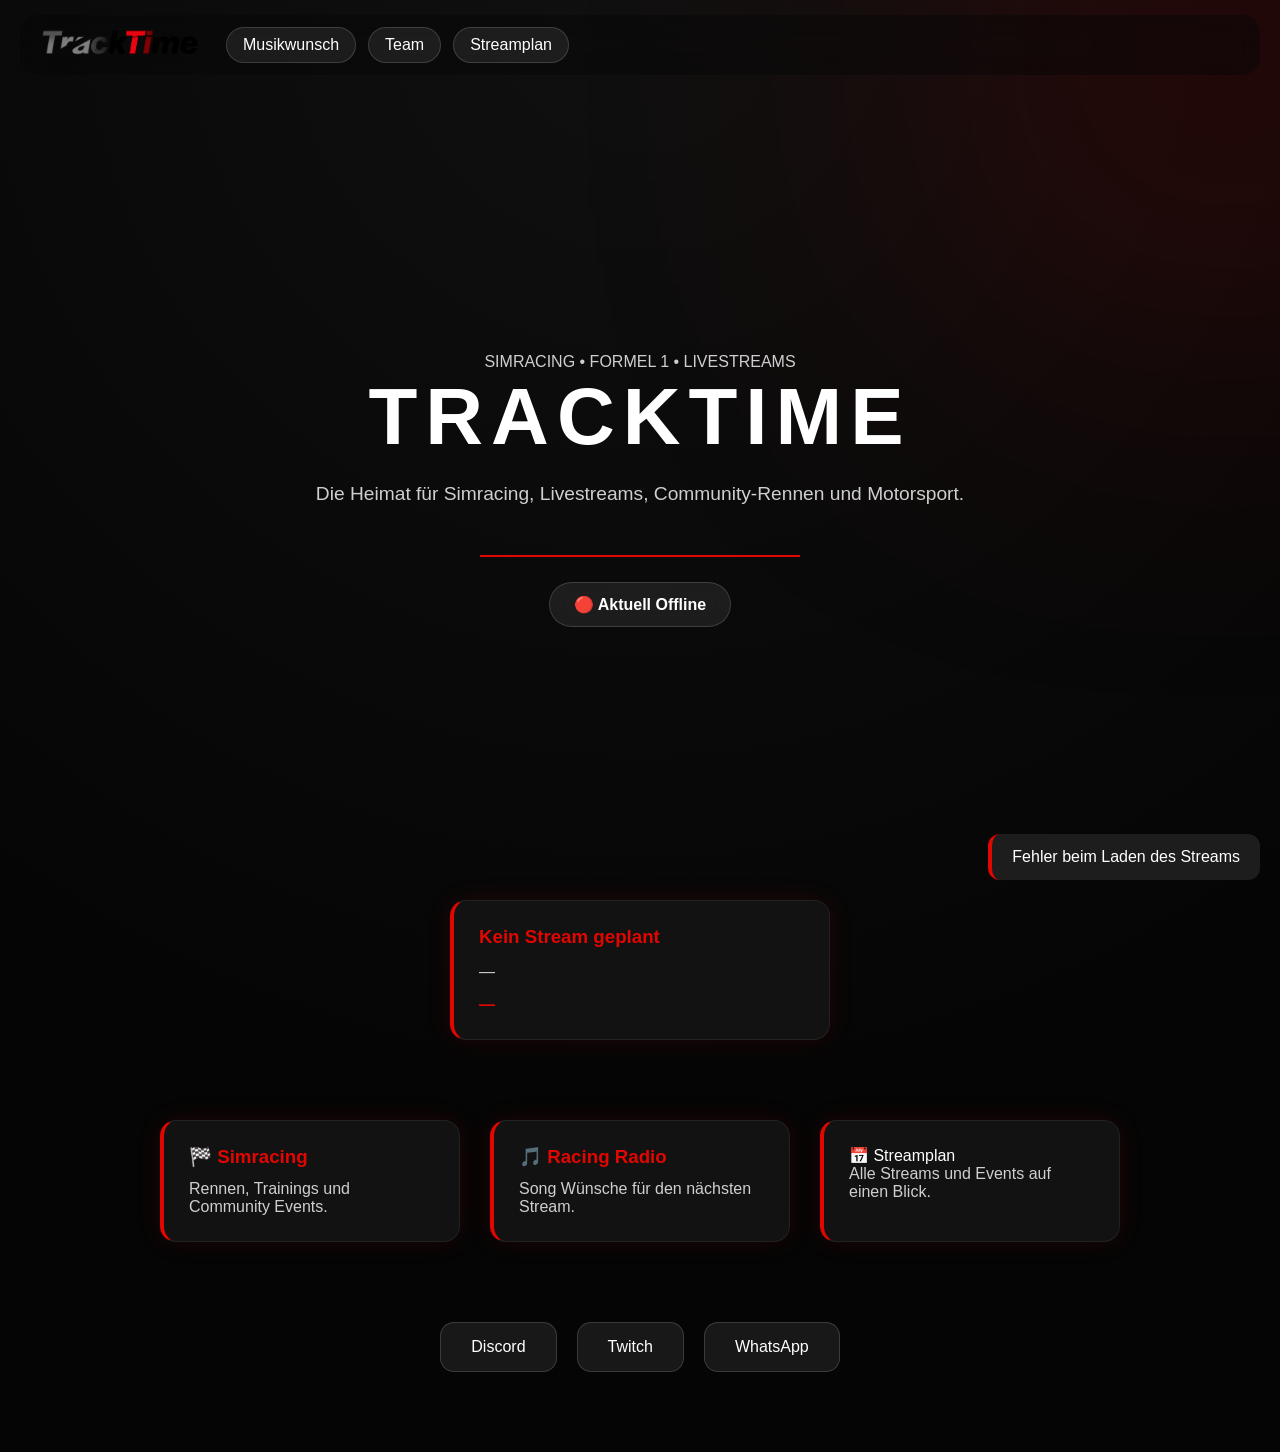
==== index.html @ 67517eae "Add files via upload" ====
<!DOCTYPE html>
<html lang="de">

<head>

    <meta charset="UTF-8">

    <meta name="viewport"
          content="width=device-width, initial-scale=1.0">

    <title>TrackTime</title>

    <link rel="stylesheet" href="css/main.css">
    <link rel="stylesheet" href="css/home.css">
    <script src="../js/home.js"></script>
    <script src="../js/main.js"></script>

</head>

<body>

    <div class="bg-glow"></div>

    <!-- TOPBAR -->

    <header class="topbar">

        <div class="left">

            <a href="index.html">
                <img src="logo.png"
                     alt="TrackTime Logo"
                     class="logo">
            </a>

            <nav class="buttons">

                <a href="musik.html">Musikwunsch</a>

                <a href="team.html">Team</a>

                <a href="streamplan.html">Streamplan</a>

            </nav>

        </div>

    </header>

    <!-- HERO -->

    <section class="hero">

        <p class="tag">
            SIMRACING • FORMEL 1 • LIVESTREAMS
        </p>

        <h1>TRACKTIME</h1>

        <p class="subtitle">
            Die Heimat für Simracing,
            Livestreams, Community-Rennen
            und Motorsport.
        </p>

        <div class="hero-line"></div>

        <div class="status offline">
            🔴 Aktuell Offline
        </div>

    </section>

    <!-- NÄCHSTER STREAM -->

    <div class="stream-card">

        <h3 id="nextStreamTitle">
         Kein Stream geplant
        </h3>

        <p id="nextStreamDate">
             —
        </p>

        <span id="nextStreamCountdown">
             —
        </span>

    </div>

    <!-- FEATURES -->

    <section class="features">

        <div class="feature">

            <h3>🏁 Simracing</h3>

            <p>
                Rennen, Trainings und
                Community Events.
            </p>

        </div>

        <a href="musik.html" class="feature">

                <h3>🎵 Racing Radio</h3>

                <p>
                     Song Wünsche für den nächsten Stream.
                </p>

        </a>

        <a href="streamplan.html" class="feature"

                <h3>📅 Streamplan</h3>

                <p>
                    Alle Streams und Events
                    auf einen Blick.
                </p>

        </a>
    </section>

    <!-- COMMUNITY -->

    <section class="community">

        <a href="https://discord.gg/zY9QBjpP3"
           class="community-btn">
            Discord
        </a>

        <a href="https://www.twitch.tv/kiliando_norris4"
           class="community-btn">
            Twitch
        </a>

        <a href="https://whatsapp.com/channel/0029VbBp3pi3gvWSXgxOOq2z"
            class="community-btn">
            WhatsApp
        </a>

    </section>

</body>

</html>
---- css/main.css ----
/* =========================
   TRACKTIME MAIN STYLES
========================= */

*{
    margin:0;
    padding:0;
    box-sizing:border-box;
}

:root{
    --red:#e10600;
    --red-hover:#ff2a2a;
    --bg:#080808;
    --card:#141414;
    --text:#ffffff;
    --text-soft:#cfcfcf;
    --border:#222;
}

body{
    font-family:Arial, Helvetica, sans-serif;
    background:
        radial-gradient(circle at top,
        #101010,
        #050505 70%);
    color:var(--text);
    min-height:100vh;
    overflow-x:hidden;
}

/* =========================
   BACKGROUND GLOW
========================= */

.bg-glow{
    position:fixed;
    top:-200px;
    right:-200px;
    width:500px;
    height:500px;
    background:var(--red);
    filter:blur(180px);
    opacity:.20;
    z-index:-1;
}

/* =========================
   TOPBAR
========================= */

.topbar{
    position:fixed;
    top:15px;
    left:20px;
    right:20px;

    display:flex;
    align-items:center;
    justify-content:flex-start;

    padding:12px 20px;

    background:rgba(7, 7, 7, 0.45);
    backdrop-filter:blur(12px);

    border-radius:18px;
    z-index:1000;
}

.left{
    display:flex;
    align-items:center;
    gap:25px;
}

.logo{
    height:28px;
    transition:.25s;
    cursor:pointer;
}

.logo:hover{
    transform:scale(1.08);
}

/* =========================
   BUTTONS
========================= */

.buttons{
    display:flex;
    gap:12px;
    flex-wrap:wrap;
}

.buttons a{
    color:white;
    text-decoration:none;

    padding:8px 16px;

    border-radius:999px;

    background:rgba(255,255,255,.08);

    border:1px solid
    rgba(255,255,255,.15);

    transition:.25s;
}

.buttons a:hover{
    background:rgba(225,6,0,.35);
    border-color:var(--red);
    transform:translateY(-2px);
}

/* =========================
   CARDS
========================= */

.card,
.chart-box,
.stream-card,
.feature,
.modal-box{

    background:rgba(20,20,20,.92);

    border:1px solid var(--border);

    border-left:4px solid var(--red);

    border-radius:16px;

    backdrop-filter:blur(10px);

    box-shadow:
    0 0 25px rgba(225,6,0,.12);
}

/* =========================
   INPUTS
========================= */

input{
    width:100%;

    padding:14px;

    background:#111;

    border:1px solid var(--border);

    color:white;

    border-radius:10px;

    margin-bottom:15px;
}

input:focus{
    outline:none;
    border-color:var(--red);
}

/* =========================
   BUTTONS
========================= */

button{
    border:none;

    background:
    linear-gradient(
    90deg,
    var(--red),
    var(--red-hover));

    color:white;

    font-weight:bold;

    cursor:pointer;

    padding:14px;

    border-radius:10px;

    transition:.25s;
}

button:hover{
    transform:scale(1.03);

    box-shadow:
    0 0 18px
    rgba(225,6,0,.5);
}

/* =========================
   TITLES
========================= */

h1{
    color:white;
    letter-spacing:4px;
}

h2{
    color:white;
}

h3{
    color:var(--red);
}

p{
    color:var(--text-soft);
}

/* =========================
   MOBILE
========================= */

@media(max-width:768px){

    .topbar{
        left:10px;
        right:10px;
        padding:10px;
    }

    .left{
        gap:10px;
    }

    .buttons{
        gap:6px;
    }

    .buttons a{
        padding:6px 10px;
        font-size:13px;
    }

    .logo{
        height:24px;
    }
}

/* ==========================
   SCROLL ANIMATION
========================== */

.hidden-card{

    opacity:0;

    transform:translateY(35px);

    transition:.6s;

}

.show{

    opacity:1;

    transform:translateY(0);

}

/* ==========================
   NAVBAR
========================== */

.topbar.scrolled{

    background:rgba(5,5,5,.92);

    box-shadow:0 0 25px rgba(225,6,0,.18);

}

/* ==========================
   ACTIVE NAVIGATION
========================== */

.buttons a.active{

    background:#e10600;

    border-color:#e10600;

}

/* ==========================
   TOAST
========================== */

.toast{

    position:fixed;

    right:20px;

    bottom:20px;

    background:#1d1d1d;

    color:white;

    padding:14px 20px;

    border-left:4px solid #00c853;

    border-radius:12px;

    opacity:0;

    transform:translateY(30px);

    transition:.3s;

    z-index:9999;

}

.toast.show{

    opacity:1;

    transform:translateY(0);

}

.toast.error{

    border-left-color:#e10600;

}
---- css/home.css ----
/* =========================
   HERO SECTION
========================= */

.hero{
    min-height:100vh;

    display:flex;
    flex-direction:column;

    justify-content:center;
    align-items:center;

    text-align:center;

    padding:120px 20px 40px;
}

.hero h1{
    font-size:clamp(3rem,8vw,5rem);

    letter-spacing:8px;

    margin-bottom:20px;
}

.subtitle{
    font-size:1.2rem;

    color:#cfcfcf;

    max-width:700px;

    margin-bottom:25px;
}

/* =========================
   HERO LINES
========================= */

.hero-line{
    width:320px;
    max-width:80%;

    height:2px;

    background:#e10600;

    margin:25px 0;
}

/* =========================
   STATUS
========================= */

.status{
    display:inline-flex;

    align-items:center;

    gap:8px;

    padding:12px 24px;

    border-radius:999px;

    background:
    rgba(255,255,255,.08);

    backdrop-filter:blur(10px);

    font-weight:bold;
}

.offline{
    border:1px solid
    rgba(255,255,255,.15);
}

/* =========================
   NEXT STREAM
========================= */

.next-stream{
    text-align:center;

    margin:80px auto;

    padding:0 20px;
}

.next-stream h2{
    margin-bottom:30px;

    letter-spacing:3px;
}

.stream-card{
    width:100%;
    max-width:380px;

    margin:auto;

    padding:25px;
}

.stream-card h3{
    margin-bottom:15px;
}

.stream-card p{
    margin-bottom:10px;
}

.stream-card span{
    display:block;

    margin-top:15px;

    color:#e10600;

    font-weight:bold;
}

/* =========================
   FEATURES
========================= */

.features{
    display:flex;

    justify-content:center;

    gap:30px;

    flex-wrap:wrap;

    padding:0 20px;

    margin:80px auto;
}

.feature{
    width:300px;

    padding:25px;

    transition:.25s;
}

.feature:hover{
    transform:
    translateY(-8px);
}

.feature h3{
    margin-bottom:12px;
}

/* =========================
   COMMUNITY
========================= */

.community{
    display:flex;

    justify-content:center;

    flex-wrap:wrap;

    gap:20px;

    margin:80px 0;
}

.community-btn{
    text-decoration:none;

    color:white;

    padding:15px 30px;

    border-radius:14px;

    background:
    rgba(255,255,255,.08);

    border:1px solid
    rgba(255,255,255,.15);

    transition:.25s;
}

.community-btn:hover{
    background:
    rgba(225,6,0,.25);

    border-color:#e10600;

    transform:scale(1.05);
}

/* =========================
   MOBILE
========================= */

@media(max-width:768px){

    .hero{
        padding-top:140px;
    }

    .hero h1{
        letter-spacing:4px;
    }

    .subtitle{
        font-size:1rem;
    }

    .feature{
        width:100%;
        max-width:350px;
    }

    .community{
        padding:0 20px;
    }

    .community-btn{
        width:100%;
        max-width:250px;
        text-align:center;
    }
}

.feature-link{
    text-decoration:none;
    color:inherit;
}

.feature-link:hover{
    text-decoration:none;
}

.feature{
    text-decoration:none;
    color:white;
    display:block;
}
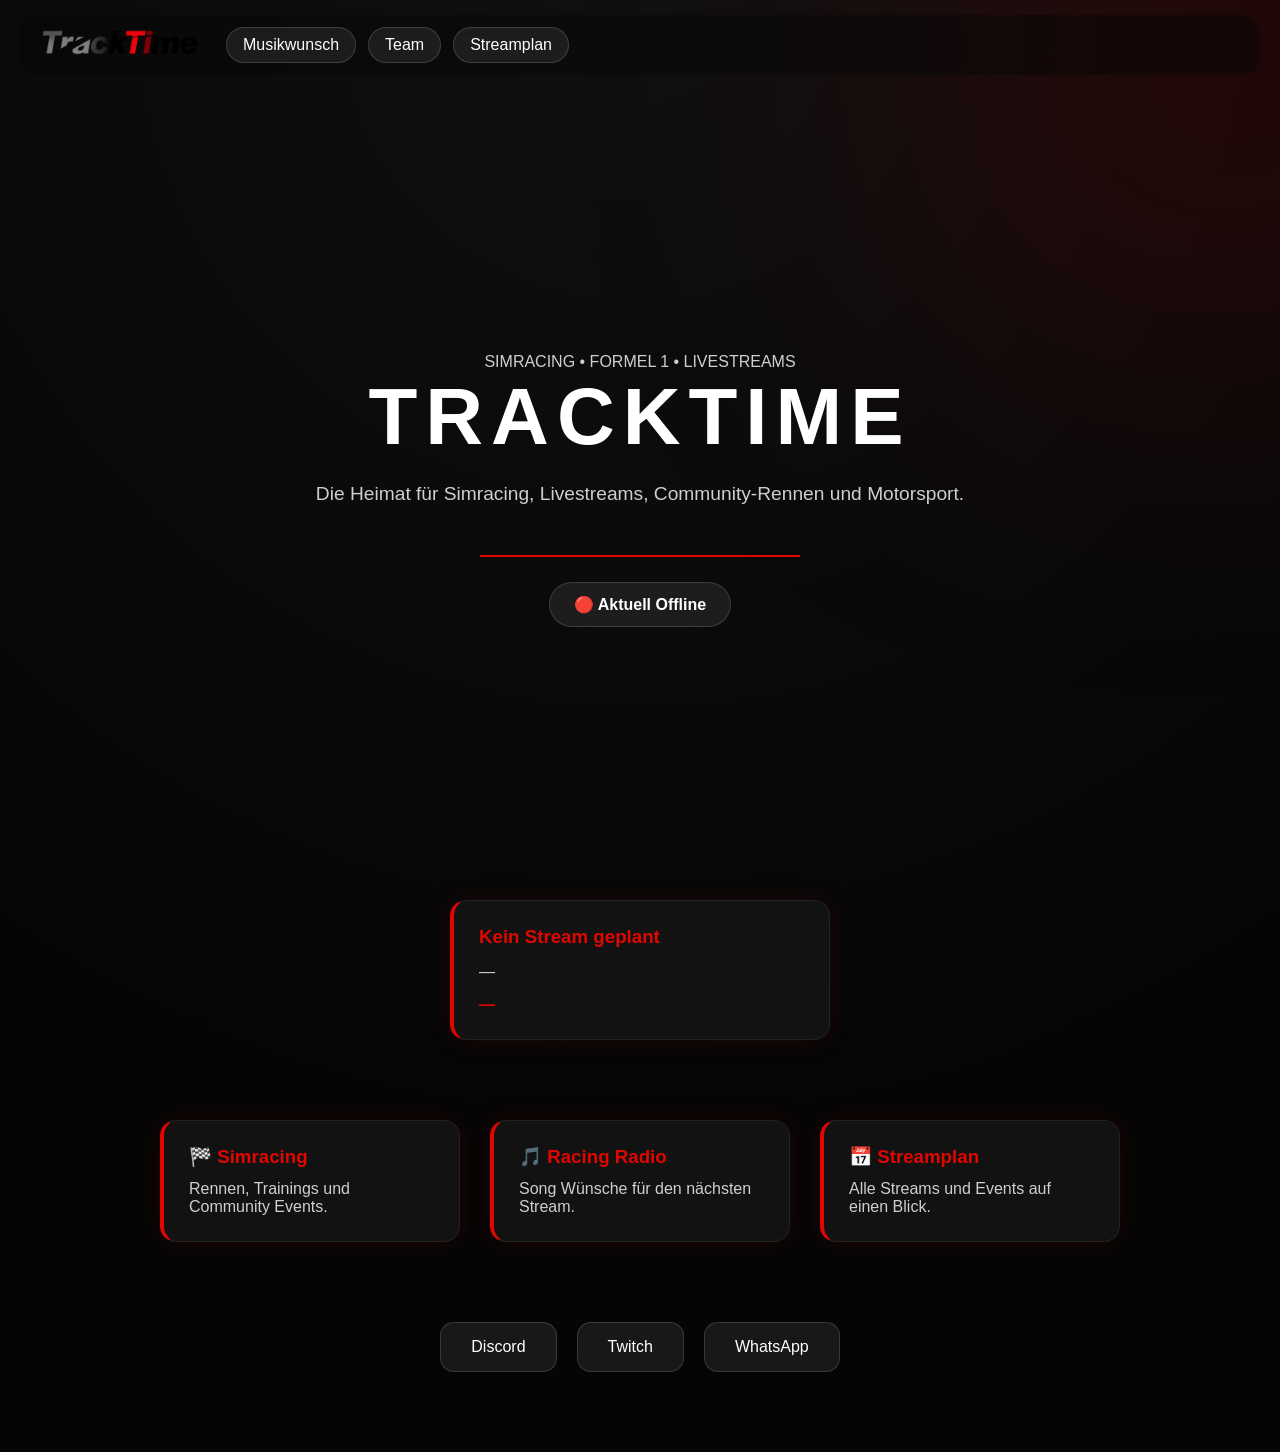
==== commit 8757c4eb: "Add files via upload" ====
--- a/index.html
+++ b/index.html
@@ -114,7 +114,7 @@
 
         </a>
 
-        <a href="streamplan.html" class="feature"
+        <a href="streamplan.html" class="feature">
 
                 <h3>📅 Streamplan</h3>
 
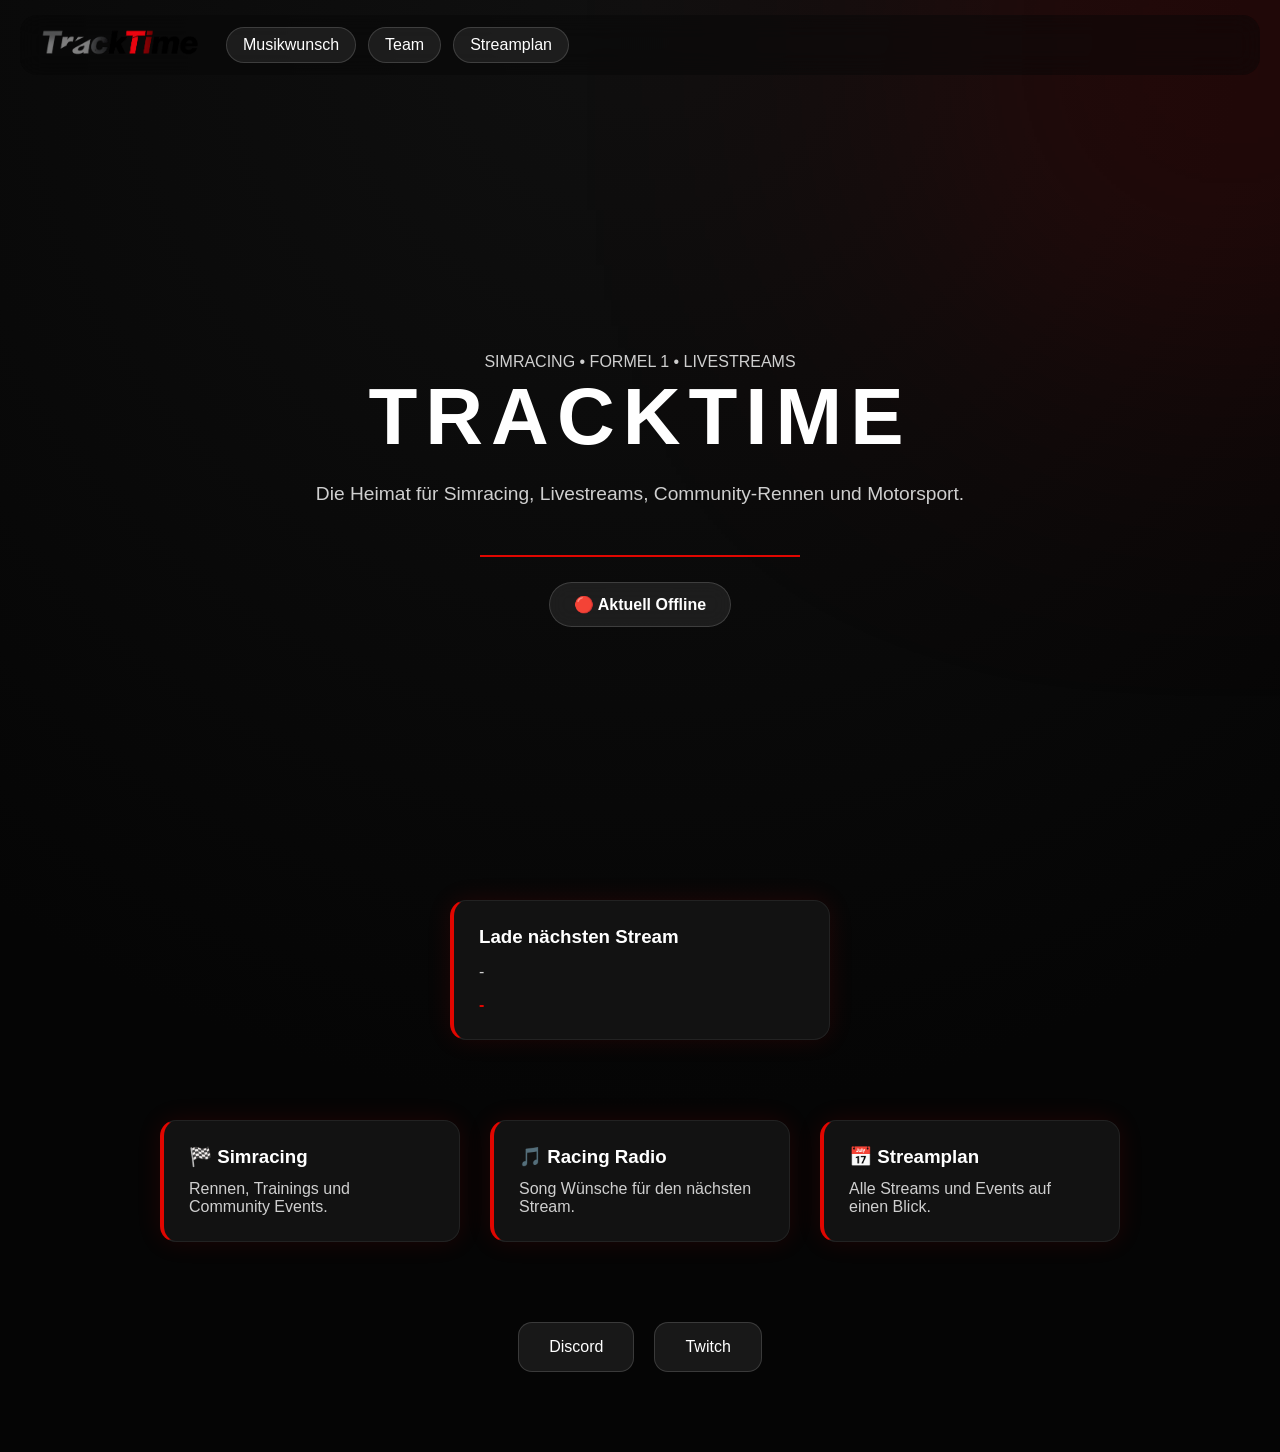
==== commit 214f26f6: "Add files via upload" ====
--- a/index.html
+++ b/index.html
@@ -76,15 +76,15 @@
     <div class="stream-card">
 
         <h3 id="nextStreamTitle">
-         Kein Stream geplant
+                Lade nächsten Stream
         </h3>
 
         <p id="nextStreamDate">
-             —
+                -
         </p>
 
         <span id="nextStreamCountdown">
-             —
+                -
         </span>
 
     </div>
@@ -140,11 +140,6 @@
             Twitch
         </a>
 
-        <a href="https://whatsapp.com/channel/0029VbBp3pi3gvWSXgxOOq2z"
-            class="community-btn">
-            WhatsApp
-        </a>
-
     </section>
 
 </body>
--- a/css/main.css
+++ b/css/main.css
@@ -213,7 +213,7 @@
 }
 
 h3{
-    color:var(--red);
+    color:var(--white);
 }
 
 p{
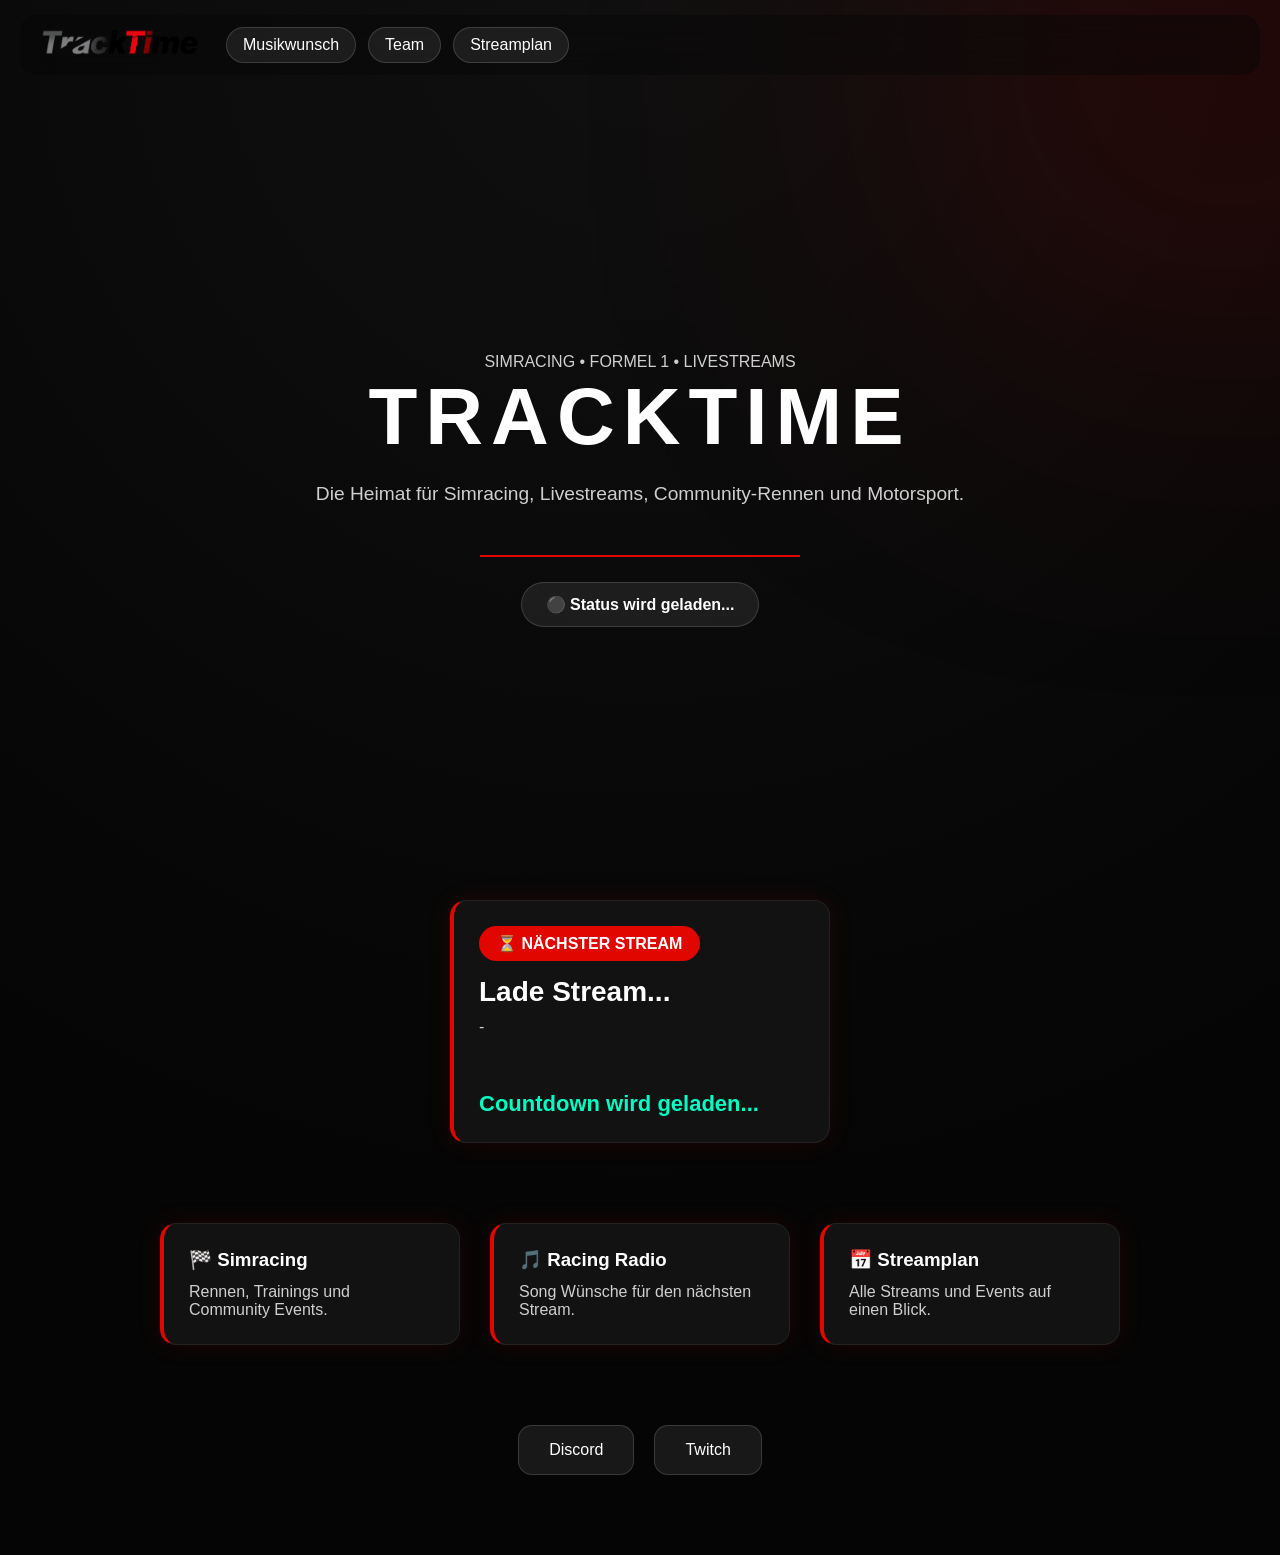
==== commit c5013eee: "Add files via upload" ====
--- a/index.html
+++ b/index.html
@@ -12,9 +12,9 @@
 
     <link rel="stylesheet" href="css/main.css">
     <link rel="stylesheet" href="css/home.css">
-    <script src="../js/home.js"></script>
-    <script src="../js/main.js"></script>
-
+    <script src="js/home.js"></script>
+    <script src="js/main.js"></script>
+    <script type="module" src="js/nextStream.js"></script>
 </head>
 
 <body>
@@ -65,8 +65,8 @@
 
         <div class="hero-line"></div>
 
-        <div class="status offline">
-            🔴 Aktuell Offline
+        <div id="liveStatus" class="status offline">
+            ⚫ Status wird geladen...
         </div>
 
     </section>
@@ -75,19 +75,39 @@
 
     <div class="stream-card">
 
-        <h3 id="nextStreamTitle">
-                Lade nächsten Stream
-        </h3>
+    <div class="next-live" id="nextLiveStatus">
 
-        <p id="nextStreamDate">
-                -
-        </p>
-
-        <span id="nextStreamCountdown">
-                -
-        </span>
+        ⏳ NÄCHSTER STREAM
 
     </div>
+
+    <h2 id="nextStreamTitle">
+
+        Lade Stream...
+
+    </h2>
+
+    <p id="nextStreamDescription">
+
+        -
+
+    </p>
+
+    <div class="next-info">
+
+        <span id="nextStreamDate"></span>
+
+        <span id="nextStreamTime"></span>
+
+    </div>
+
+    <div id="nextStreamCountdown">
+
+        Countdown wird geladen...
+
+    </div>
+
+</div>
 
     <!-- FEATURES -->
 
--- a/css/home.css
+++ b/css/home.css
@@ -247,4 +247,62 @@
     text-decoration:none;
     color:white;
     display:block;
+}
+
+.next-live{
+
+    display:inline-block;
+
+    padding:8px 18px;
+
+    border-radius:30px;
+
+    background:#e10600;
+
+    color:white;
+
+    font-weight:bold;
+
+    margin-bottom:15px;
+
+}
+
+#nextStreamTitle{
+
+    font-size:28px;
+
+    margin-bottom:10px;
+
+}
+
+#nextStreamDescription{
+
+    color:#cfcfcf;
+
+    margin-bottom:20px;
+
+}
+
+.next-info{
+
+    display:flex;
+
+    justify-content:center;
+
+    gap:25px;
+
+    margin-bottom:20px;
+
+    color:white;
+
+}
+
+#nextStreamCountdown{
+
+    font-size:22px;
+
+    font-weight:bold;
+
+    color:#00ffc3;
+
 }
